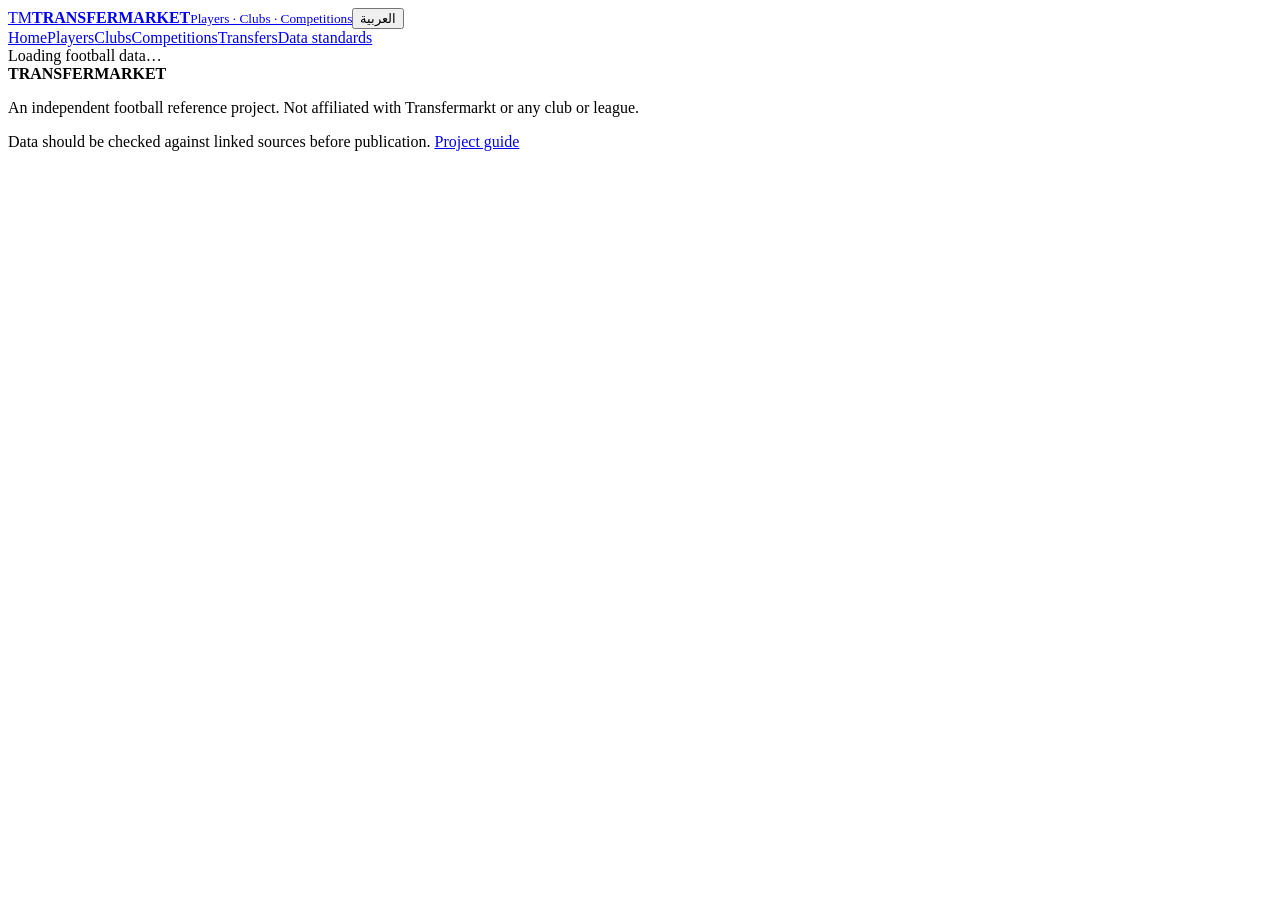
==== manuel-remon.html @ 64c9f304 "Add files via upload" ====
<!doctype html><html lang="en"><head><meta charset="utf-8"><meta name="viewport" content="width=device-width, initial-scale=1"><meta name="description" content="Manuel Remon (Mano Remon), Egyptian goalkeeper. Player profile, football career references and official social profile on Transfermarket."><meta name="theme-color" content="#0b4f91"><title>Manuel Remon | Egyptian Goalkeeper | Transfermarket</title><link rel="canonical" href="https://footballwiki.github.io/transfermarket/manuel-remon.html"><meta property="og:title" content="Manuel Remon | Egyptian Goalkeeper | Transfermarket"><meta property="og:description" content="Bilingual player profile for Manuel Remon, known as Mano, an Egyptian goalkeeper."><meta property="og:type" content="profile"><meta property="og:image" content="https://footballwiki.github.io/transfermarket/assets/images/manuel-remon-gk.png"><script type="application/ld+json">{"@context":"https://schema.org","@type":"ProfilePage","name":"Manuel Remon — Player Profile","url":"https://footballwiki.github.io/transfermarket/manuel-remon.html","mainEntity":{"@type":"Person","name":"Manuel Remon","alternateName":["Mano Remon","Mano","مانويل ريمون","مانو ريمون"],"jobTitle":"Goalkeeper","nationality":{"@type":"Country","name":"Egypt"},"image":"https://footballwiki.github.io/transfermarket/assets/images/manuel-remon-gk.png","sameAs":["https://www.instagram.com/manuel.remon.1/","https://footballwiki.github.io/manuel-remon/","https://wikipedia1.neocities.org/"]}}</script><link rel="stylesheet" href="assets/css/style.css"></head><body data-page="player" data-profile-id="manuel-remon"><header class="topbar"><a class="brand" href="index.html"><span class="brand-mark">TM</span><span><b>TRANSFERMARKET</b><small>Players · Clubs · Competitions</small></span></a><button id="lang-toggle" class="lang-btn" type="button">العربية</button></header><nav class="nav"><a href="index.html" data-en="Home" data-ar="الرئيسية">Home</a><a href="players.html" data-en="Players" data-ar="اللاعبون">Players</a><a href="clubs.html" data-en="Clubs" data-ar="الأندية">Clubs</a><a href="competitions.html" data-en="Competitions" data-ar="البطولات">Competitions</a><a href="transfers.html" data-en="Transfers" data-ar="الانتقالات">Transfers</a><a href="sources.html" data-en="Data standards" data-ar="معايير البيانات">Data standards</a></nav><main id="app" class="container"><div class="loading">Loading football data…</div></main><footer><div><strong>TRANSFERMARKET</strong><p data-en="An independent football reference project. Not affiliated with Transfermarkt or any club or league." data-ar="مشروع مستقل للمعلومات الكروية، غير تابع لموقع Transfermarkt أو أي نادٍ أو دوري.">An independent football reference project. Not affiliated with Transfermarkt or any club or league.</p></div><p>Data should be checked against linked sources before publication. <a href="README.md">Project guide</a></p></footer><script src="assets/js/app.js"></script></body></html>
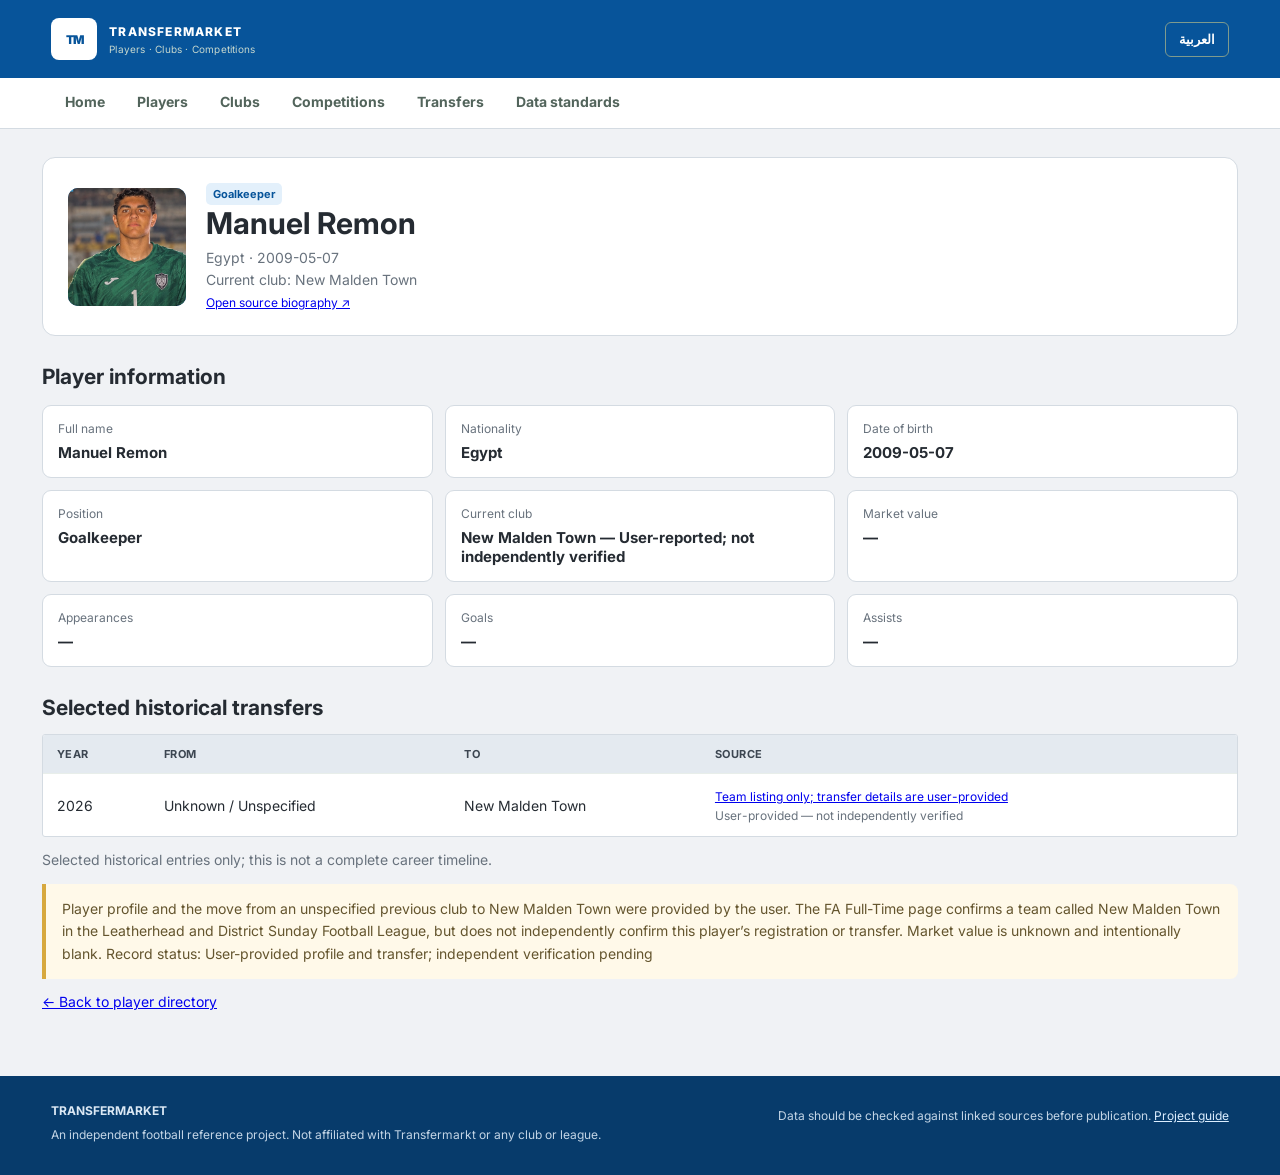
==== commit a48d9382: "Improve goalkeeper image structured data" ====
--- a/manuel-remon.html
+++ b/manuel-remon.html
@@ -1 +1,33 @@
-<!doctype html><html lang="en"><head><meta charset="utf-8"><meta name="viewport" content="width=device-width, initial-scale=1"><meta name="description" content="Manuel Remon (Mano Remon), Egyptian goalkeeper. Player profile, football career references and official social profile on Transfermarket."><meta name="theme-color" content="#0b4f91"><title>Manuel Remon | Egyptian Goalkeeper | Transfermarket</title><link rel="canonical" href="https://footballwiki.github.io/transfermarket/manuel-remon.html"><meta property="og:title" content="Manuel Remon | Egyptian Goalkeeper | Transfermarket"><meta property="og:description" content="Bilingual player profile for Manuel Remon, known as Mano, an Egyptian goalkeeper."><meta property="og:type" content="profile"><meta property="og:image" content="https://footballwiki.github.io/transfermarket/assets/images/manuel-remon-gk.png"><script type="application/ld+json">{"@context":"https://schema.org","@type":"ProfilePage","name":"Manuel Remon — Player Profile","url":"https://footballwiki.github.io/transfermarket/manuel-remon.html","mainEntity":{"@type":"Person","name":"Manuel Remon","alternateName":["Mano Remon","Mano","مانويل ريمون","مانو ريمون"],"jobTitle":"Goalkeeper","nationality":{"@type":"Country","name":"Egypt"},"image":"https://footballwiki.github.io/transfermarket/assets/images/manuel-remon-gk.png","sameAs":["https://www.instagram.com/manuel.remon.1/","https://footballwiki.github.io/manuel-remon/","https://wikipedia1.neocities.org/"]}}</script><link rel="stylesheet" href="assets/css/style.css"></head><body data-page="player" data-profile-id="manuel-remon"><header class="topbar"><a class="brand" href="index.html"><span class="brand-mark">TM</span><span><b>TRANSFERMARKET</b><small>Players · Clubs · Competitions</small></span></a><button id="lang-toggle" class="lang-btn" type="button">العربية</button></header><nav class="nav"><a href="index.html" data-en="Home" data-ar="الرئيسية">Home</a><a href="players.html" data-en="Players" data-ar="اللاعبون">Players</a><a href="clubs.html" data-en="Clubs" data-ar="الأندية">Clubs</a><a href="competitions.html" data-en="Competitions" data-ar="البطولات">Competitions</a><a href="transfers.html" data-en="Transfers" data-ar="الانتقالات">Transfers</a><a href="sources.html" data-en="Data standards" data-ar="معايير البيانات">Data standards</a></nav><main id="app" class="container"><div class="loading">Loading football data…</div></main><footer><div><strong>TRANSFERMARKET</strong><p data-en="An independent football reference project. Not affiliated with Transfermarkt or any club or league." data-ar="مشروع مستقل للمعلومات الكروية، غير تابع لموقع Transfermarkt أو أي نادٍ أو دوري.">An independent football reference project. Not affiliated with Transfermarkt or any club or league.</p></div><p>Data should be checked against linked sources before publication. <a href="README.md">Project guide</a></p></footer><script src="assets/js/app.js"></script></body></html>+<!doctype html><html lang="en"><head><meta charset="utf-8"><meta name="viewport" content="width=device-width, initial-scale=1"><meta name="description" content="Manuel Remon (Mano Remon), Egyptian goalkeeper. Player profile, football career references and official social profile on Transfermarket."><meta name="theme-color" content="#0b4f91"><title>Manuel Remon | Egyptian Goalkeeper | Transfermarket</title><link rel="canonical" href="https://footballwiki.github.io/transfermarket/manuel-remon.html"><meta property="og:title" content="Manuel Remon | Egyptian Goalkeeper | Transfermarket"><meta property="og:description" content="Bilingual player profile for Manuel Remon, known as Mano, an Egyptian goalkeeper."><meta property="og:type" content="profile"><meta property="og:image" content="https://footballwiki.github.io/transfermarket/assets/images/manuel-remon-gk.png"><script type="application/ld+json">
+{
+  "@context": "https://schema.org",
+  "@type": "ProfilePage",
+  "name": "Manuel Remon — Egyptian Goalkeeper Profile",
+  "url": "https://footballwiki.github.io/transfermarket/manuel-remon.html",
+  "mainEntity": {
+    "@type": "Person",
+    "name": "Manuel Remon",
+    "alternateName": [
+      "Mano Remon",
+      "Mano",
+      "مانويل ريمون",
+      "مانو ريمون"
+    ],
+    "jobTitle": "Goalkeeper",
+    "nationality": {
+      "@type": "Country",
+      "name": "Egypt"
+    },
+    "image": {
+      "@type": "ImageObject",
+      "url": "https://footballwiki.github.io/transfermarket/assets/images/manuel-remon-gk.png",
+      "caption": "Manuel Remon (Mano Remon), Egyptian football goalkeeper"
+    },
+    "sameAs": [
+      "https://www.instagram.com/manuel.remon.1/",
+      "https://footballwiki.github.io/manuel-remon/",
+      "https://wikipedia1.neocities.org/"
+    ]
+  }
+}
+</script><link rel="stylesheet" href="assets/css/style.css"></head><body data-page="player" data-profile-id="manuel-remon"><header class="topbar"><a class="brand" href="index.html"><span class="brand-mark">TM</span><span><b>TRANSFERMARKET</b><small>Players · Clubs · Competitions</small></span></a><button id="lang-toggle" class="lang-btn" type="button">العربية</button></header><nav class="nav"><a href="index.html" data-en="Home" data-ar="الرئيسية">Home</a><a href="players.html" data-en="Players" data-ar="اللاعبون">Players</a><a href="clubs.html" data-en="Clubs" data-ar="الأندية">Clubs</a><a href="competitions.html" data-en="Competitions" data-ar="البطولات">Competitions</a><a href="transfers.html" data-en="Transfers" data-ar="الانتقالات">Transfers</a><a href="sources.html" data-en="Data standards" data-ar="معايير البيانات">Data standards</a></nav><main id="app" class="container"><div class="loading">Loading football data…</div></main><footer><div><strong>TRANSFERMARKET</strong><p data-en="An independent football reference project. Not affiliated with Transfermarkt or any club or league." data-ar="مشروع مستقل للمعلومات الكروية، غير تابع لموقع Transfermarkt أو أي نادٍ أو دوري.">An independent football reference project. Not affiliated with Transfermarkt or any club or league.</p></div><p>Data should be checked against linked sources before publication. <a href="README.md">Project guide</a></p></footer><script src="assets/js/app.js"></script></body></html>
--- a/assets/css/style.css
+++ b/assets/css/style.css
@@ -0,0 +1,8 @@
+@import url('https://fonts.googleapis.com/css2?family=Inter:wght@400;500;600;700;800&family=Cairo:wght@400;500;600;700;800&display=swap');
+:root{--green:#07549a;--green2:#0878c9;--lime:#dceeff;--ink:#252b32;--muted:#68727d;--line:#d4dbe2;--paper:#f0f2f5;--white:#fff;--blue:#e7f1fa}*{box-sizing:border-box}body{margin:0;background:var(--paper);color:var(--ink);font-family:Inter,Arial,sans-serif;font-size:14px}body[dir=rtl]{font-family:Cairo,Arial,sans-serif}.topbar{background:#07549a;color:#fff;display:flex;align-items:center;justify-content:space-between;padding:18px max(4vw,18px);gap:16px}.brand{display:flex;gap:12px;align-items:center;color:white;text-decoration:none;font-size:12px;letter-spacing:1.2px}.brand b{font-weight:800}.brand small{display:block;color:#c5d7ce;letter-spacing:.2px;margin-top:4px;font-size:10px}.brand-mark{display:grid;place-items:center;background:#fff;color:#07549a;font-weight:900;border-radius:8px;width:46px;height:42px;letter-spacing:-1px}.lang-btn{border:1px solid #7f9b8d;background:transparent;color:white;border-radius:6px;padding:9px 13px;cursor:pointer;font-weight:700}.nav{display:flex;gap:4px;padding:0 max(4vw,18px);background:#fff;border-bottom:1px solid var(--line);overflow-x:auto}.nav a{padding:15px 14px;color:#52645b;text-decoration:none;white-space:nowrap;font-weight:700;border-bottom:3px solid transparent}.nav a:hover{border-bottom-color:#0878c9;color:#07549a}.container{max-width:1240px;margin:0 auto;padding:28px 22px 52px;min-height:65vh}.hero{background:linear-gradient(115deg,#07549a,#0878c9);color:white;border-radius:4px;padding:32px;display:grid;grid-template-columns:1.5fr 1fr;gap:24px;align-items:center;overflow:hidden}.eyebrow{text-transform:uppercase;letter-spacing:1.8px;color:#dceeff;font-size:11px;font-weight:800}.hero h1{font-size:clamp(28px,4vw,44px);line-height:1.08;margin:12px 0}.hero p{color:#d7e6df;line-height:1.7;max-width:620px}.hero-actions{display:flex;gap:10px;flex-wrap:wrap;margin-top:20px}.btn{display:inline-flex;align-items:center;justify-content:center;border:0;border-radius:4px;padding:11px 16px;background:#dceeff;color:#07549a;font-weight:800;text-decoration:none;cursor:pointer}.btn.secondary{background:#ffffff16;border:1px solid #a7c4b6;color:white}.stats{display:grid;grid-template-columns:repeat(2,1fr);gap:10px}.stat{background:#ffffff12;border:1px solid #ffffff24;border-radius:10px;padding:17px}.stat strong{font-size:26px;display:block}.stat span{color:#d7e6df;font-size:12px}.section-head{display:flex;justify-content:space-between;align-items:end;gap:12px;margin:28px 0 14px}.section-head h2{margin:0;font-size:21px}.section-head p{margin:5px 0 0;color:var(--muted)}.cards{display:grid;grid-template-columns:repeat(3,minmax(0,1fr));gap:14px}.card{background:white;border:1px solid var(--line);border-radius:4px;padding:18px;min-width:0}.card h3{margin:0 0 8px;font-size:16px}.card p{color:var(--muted);line-height:1.6}.card a{color:var(--green2);font-weight:700;text-decoration:none}.feature-icon{display:grid;place-items:center;background:#e8f1ed;color:var(--green);font-size:20px;font-weight:900;width:42px;height:42px;border-radius:9px;margin-bottom:14px}.toolbar{display:flex;gap:10px;flex-wrap:wrap;margin:18px 0}.field{border:1px solid #cfdad3;border-radius:7px;padding:11px 12px;background:white;color:var(--ink);min-width:170px;font:inherit}.field.search{flex:1;min-width:240px}.table-wrap{overflow:auto;border:1px solid var(--line);border-radius:3px;background:white}.data-table{border-collapse:collapse;width:100%;min-width:700px;text-align:left}.data-table th{background:#e4eaf0;color:#3c4651;font-size:11px;text-transform:uppercase;letter-spacing:.4px;padding:12px 14px;white-space:nowrap}.data-table td{padding:13px 14px;border-top:1px solid #e8eeea;vertical-align:middle}.data-table tr:hover td{background:#f8fbf9}.person-cell{display:flex;align-items:center;gap:10px;min-width:180px}.avatar{width:38px;height:38px;display:grid;place-items:center;border-radius:50%;background:#dceeff;color:#07549a;font-weight:900;flex-shrink:0}.person-cell a{font-weight:800;color:var(--ink);text-decoration:none}.sub{display:block;color:var(--muted);font-size:12px;margin-top:4px}.tag{display:inline-block;background:#e3f0fb;color:#07549a;border-radius:5px;padding:4px 7px;font-size:11px;font-weight:700}.muted{color:var(--muted)}.notice{border-left:4px solid #d7a83d;background:#fff9e9;padding:14px 16px;border-radius:0 8px 8px 0;line-height:1.6;color:#64552e}.profile-head{background:white;border:1px solid var(--line);border-radius:13px;padding:25px;display:flex;gap:20px;align-items:center}.profile-avatar{width:94px;height:94px;display:grid;place-items:center;background:#07549a;color:#fff;font-size:30px;font-weight:900;border-radius:14px;flex-shrink:0}.profile-head h1{margin:0 0 8px;font-size:30px}.profile-head p{color:var(--muted);margin:5px 0}.detail-grid{display:grid;grid-template-columns:repeat(3,minmax(0,1fr));gap:12px;margin-top:16px}.detail{background:white;border:1px solid var(--line);padding:15px;border-radius:9px}.detail span{display:block;color:var(--muted);font-size:12px;margin-bottom:7px}.detail strong{font-size:15px}.empty{padding:30px;text-align:center;color:var(--muted)}footer{background:#073b6b;color:#dbe8f4;padding:25px max(4vw,18px);display:flex;justify-content:space-between;gap:25px;flex-wrap:wrap;font-size:12px;line-height:1.6}footer p{margin:5px 0;color:#c3d5e6}footer a{color:#dceeff}.source-link{font-size:12px}.ltr{direction:ltr;text-align:left}body[dir=rtl] .data-table{text-align:right}body[dir=rtl] .notice{border-left:0;border-right:4px solid #d7a83d;border-radius:8px 0 0 8px}body[dir=rtl] .person-cell{flex-direction:row}body[dir=rtl] .hero{direction:rtl}body[dir=rtl] footer{direction:rtl}@media(max-width:800px){.hero{grid-template-columns:1fr;padding:24px}.cards{grid-template-columns:repeat(2,minmax(0,1fr))}.detail-grid{grid-template-columns:repeat(2,minmax(0,1fr))}.profile-head h1{font-size:24px}}@media(max-width:520px){.container{padding:18px 12px 38px}.cards{grid-template-columns:1fr}.detail-grid{grid-template-columns:1fr 1fr}.profile-head{align-items:flex-start;padding:17px;gap:14px}.profile-avatar{width:64px;height:64px;font-size:22px}.profile-head h1{font-size:21px}.field{width:100%;min-width:0}.field.search{min-width:100%}.stats{grid-template-columns:repeat(2,1fr)}.stat{padding:12px}.stat strong{font-size:22px}.brand{font-size:10px}}
+
+/* Player photo support: show a verified image when available; keep initials as a graceful fallback. */
+.photo-shell{position:relative;overflow:hidden;display:inline-grid;place-items:center;flex-shrink:0}.photo-shell.avatar{width:42px;height:42px;border-radius:50%;background:#dceeff;color:#07549a}.photo-shell.profile-avatar{width:118px;height:118px;border-radius:10px;background:#07549a;color:#fff;font-size:30px}.photo-initials{grid-area:1/1;z-index:0}.player-photo{position:absolute;inset:0;width:100%;height:100%;object-fit:cover;object-position:center;z-index:1;background:#e7f1fa}.player-photo.is-loaded{display:block}.person-cell .photo-shell{margin-right:1px}.profile-head .photo-shell{align-self:center}
+@media(max-width:700px){.profile-head{align-items:flex-start;gap:14px;padding:17px}.photo-shell.profile-avatar{width:86px;height:86px;font-size:24px}.profile-head h1{font-size:24px}.detail-grid{grid-template-columns:repeat(2,minmax(0,1fr))}}
+
+.club-card{min-width:0}.club-logo{width:76px;height:76px;border-radius:18px;background:#eef3f8;color:#23405f;display:flex;align-items:center;justify-content:center;font-weight:800;font-size:20px;overflow:hidden;margin-bottom:12px}.club-logo img{width:100%;height:100%;object-fit:contain;background:#fff}.club-logo span{display:block}.club-card h3{margin-top:0}.player-photo.is-loaded{object-fit:cover}.photo-shell{position:relative;overflow:hidden}.photo-initials{position:absolute;inset:0;display:flex;align-items:center;justify-content:center;z-index:0}.player-photo{position:relative;z-index:1}
